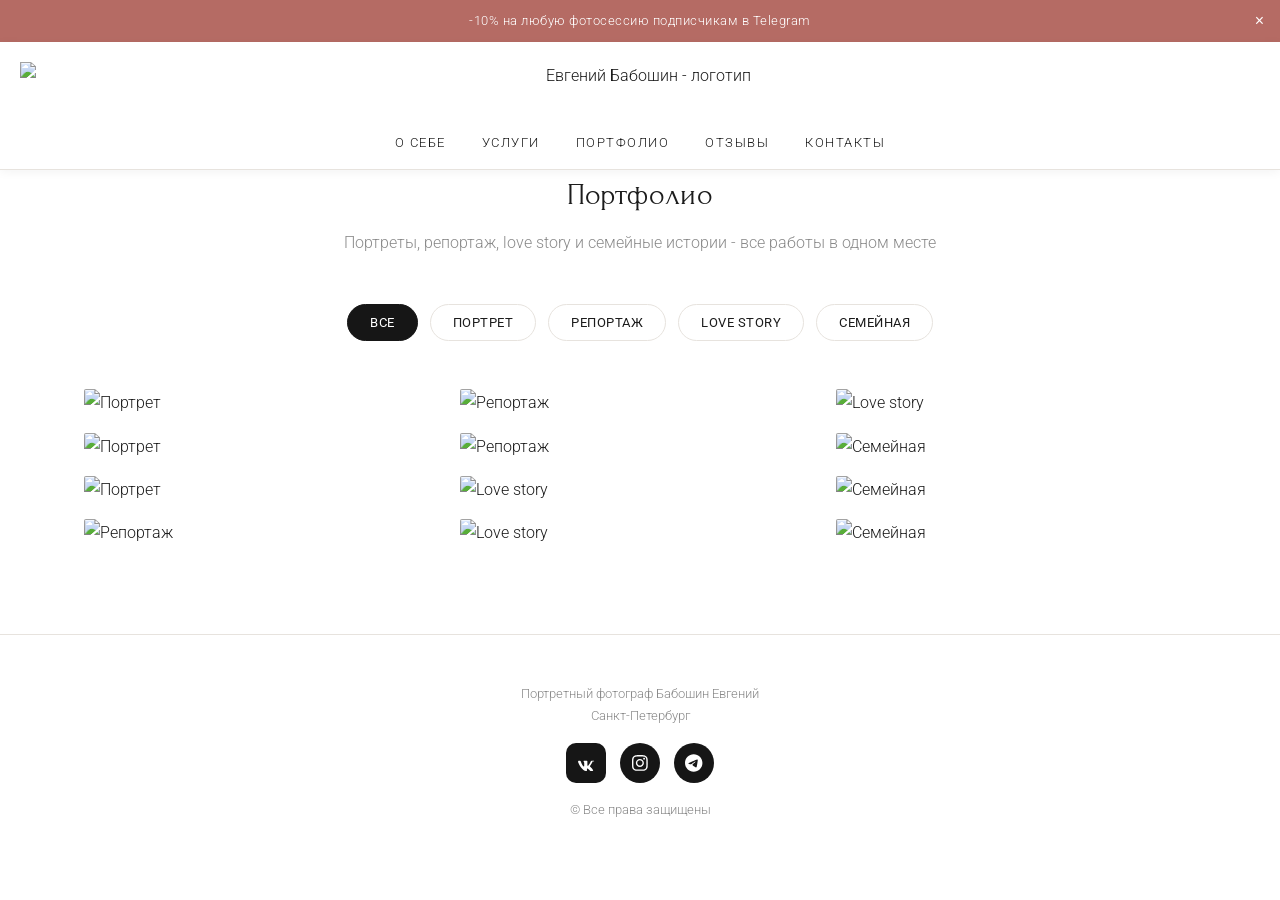
==== portfolio.html @ 4dbd5607 "Add files via upload" ====
<!DOCTYPE html>
<html lang="ru">
<head>
<meta charset="UTF-8">
<meta name="viewport" content="width=device-width, initial-scale=1.0">
<title>Портфолио - Евгений Бабошин, фотограф</title>
<meta name="description" content="Портфолио фотографа Евгения Бабошина: портретные, репортажные, семейные фотосессии и love story в Санкт-Петербурге.">
<link rel="icon" type="image/png" href="images/logo.png">
<meta property="og:type" content="website">
<meta property="og:title" content="Портфолио - Евгений Бабошин, фотограф">
<meta property="og:description" content="Портфолио: портреты, репортаж, love story и семейные съёмки.">
<meta property="og:image" content="images/logo.png">
<link rel="preconnect" href="https://fonts.googleapis.com">
<link href="https://fonts.googleapis.com/css2?family=Forum&family=Roboto:wght@300;400;500;700&display=swap" rel="stylesheet">
<link rel="stylesheet" href="style.css">
</head>
<body>

<div class="banner">
  <span>-10% на любую фотосессию подписчикам в Telegram</span>
  <button class="close" onclick="this.parentElement.style.display='none'">×</button>
</div>

<header>
  <div class="logo"><img class="logo-img" src="images/logo.png" alt="Евгений Бабошин - логотип"></div>
  <nav>
    <ul>
      <li><a href="index.html#about">О себе</a></li>
      <li><a href="index.html#services">Услуги</a></li>
      <li><a href="portfolio.html">Портфолио</a></li>
      <li><a href="index.html#reviews">Отзывы</a></li>
      <li><a href="index.html#contacts">Контакты</a></li>
    </ul>
  </nav>
</header>

<div class="gallery-head reveal">
  <h1>Портфолио</h1>
  <p>Портреты, репортаж, love story и семейные истории - все работы в одном месте</p>
</div>

<div class="filters">
  <button class="active" data-filter="all">Все</button>
  <button data-filter="portrait">Портрет</button>
  <button data-filter="reportage">Репортаж</button>
  <button data-filter="lovestory">Love story</button>
  <button data-filter="family">Семейная</button>
</div>

<div class="grid" id="grid">
  <img class="reveal" src="images/portrait-1.jpg" data-category="portrait" alt="Портрет">
  <img class="reveal" src="images/portrait-2.jpg" data-category="portrait" alt="Портрет">
  <img class="reveal" src="images/portrait-3.jpg" data-category="portrait" alt="Портрет">
  <img class="reveal" src="images/reportage-1.jpg" data-category="reportage" alt="Репортаж">
  <img class="reveal" src="images/reportage-2.jpg" data-category="reportage" alt="Репортаж">
  <img class="reveal" src="images/reportage-3.jpg" data-category="reportage" alt="Репортаж">
  <img class="reveal" src="images/lovestory-1.jpg" data-category="lovestory" alt="Love story">
  <img class="reveal" src="images/lovestory-2.jpg" data-category="lovestory" alt="Love story">
  <img class="reveal" src="images/lovestory-3.jpg" data-category="lovestory" alt="Love story">
  <img class="reveal" src="images/family-1.jpg" data-category="family" alt="Семейная">
  <img class="reveal" src="images/family-2.jpg" data-category="family" alt="Семейная">
  <img class="reveal" src="images/family-3.jpg" data-category="family" alt="Семейная">
</div>

<div class="lightbox-overlay" id="lightbox-overlay">
  <button class="lightbox-close" id="lightbox-close" aria-label="Закрыть">×</button>
  <button class="lightbox-nav lightbox-prev" id="lightbox-prev" aria-label="Предыдущее фото">‹</button>
  <img id="lightbox-img" src="" alt="">
  <button class="lightbox-nav lightbox-next" id="lightbox-next" aria-label="Следующее фото">›</button>
</div>

<footer id="contacts">
  <p>Портретный фотограф Бабошин Евгений</p>
  <p>Санкт-Петербург</p>
  <div class="socials">
    <a href="https://vk.com/baboshin_pho" class="vk" aria-label="VK"><svg viewBox="0 0 576 512"><path d="M545.75 208.87c3.85-12.6 0-21.87-17.9-21.87h-59.21c-15 0-21.94 7.94-25.79 16.69 0 0-30.28 73.85-73.13 121.79-13.88 13.86-20.19 18.28-27.79 18.28-3.85 0-9.45-4.42-9.45-17V208.87c0-15.16-4.36-21.87-16.9-21.87h-93.06c-9.45 0-15.15 7-15.15 13.55 0 14.38 21.53 17.76 23.75 58.44v88.19c0 19.24-3.47 22.74-11.07 22.74-20.19 0-69.31-74.16-98.4-159-5.72-16.6-11.51-23.32-26.61-23.32H55.13c-16.9 0-20.31 7.94-20.31 16.69 0 15.94 20.13 94.42 93.7 198.05C177.42 464 233.09 512 283.86 512c30.65 0 34.42-6.92 34.42-18.83v-43.36c0-13.76 2.89-16.44 12.58-16.44 7.14 0 19.4 3.57 47.98 31.25 32.66 32.79 38.06 47.87 56.61 47.87h59.19c16.9 0 25.35-8.6 20.34-24.52-11.87-36.66-92.63-113.85-96.24-118.6-8.5-11.07-6.05-14.63 0-24.52.62-.98 76.05-107.71 84-146.24z"/></svg></a>
    <a href="https://www.instagram.com/jakekillmoon/" class="instagram" aria-label="Instagram"><svg viewBox="0 0 448 512"><path d="M224.1 141c-63.6 0-114.9 51.3-114.9 114.9s51.3 114.9 114.9 114.9S339 319.5 339 255.9 287.7 141 224.1 141zm0 189.6c-41.1 0-74.7-33.5-74.7-74.7s33.5-74.7 74.7-74.7 74.7 33.5 74.7 74.7-33.6 74.7-74.7 74.7zm146.4-194.3c0 14.9-12 26.8-26.8 26.8-14.9 0-26.8-12-26.8-26.8s12-26.8 26.8-26.8 26.8 12 26.8 26.8zm76.1 27.2c-1.7-35.9-9.9-67.7-36.2-93.9-26.2-26.2-58-34.4-93.9-36.2-37-2.1-147.9-2.1-184.9 0-35.8 1.7-67.6 9.9-93.9 36.1s-34.4 58-36.2 93.9c-2.1 37-2.1 147.9 0 184.9 1.7 35.9 9.9 67.7 36.2 93.9s58 34.4 93.9 36.2c37 2.1 147.9 2.1 184.9 0 35.9-1.7 67.7-9.9 93.9-36.2 26.2-26.2 34.4-58 36.2-93.9 2.1-37 2.1-147.8 0-184.8zM398.8 388c-7.8 19.6-22.9 34.7-42.6 42.6-29.5 11.7-99.5 9-132.1 9s-102.7 2.6-132.1-9c-19.6-7.8-34.7-22.9-42.6-42.6-11.7-29.5-9-99.5-9-132.1s-2.6-102.7 9-132.1c7.8-19.6 22.9-34.7 42.6-42.6 29.5-11.7 99.5-9 132.1-9s102.7-2.6 132.1 9c19.6 7.8 34.7 22.9 42.6 42.6 11.7 29.5 9 99.5 9 132.1s2.7 102.7-9 132.1z"/></svg></a>
    <a href="https://t.me/PhotographeBaboshin" class="telegram" aria-label="Telegram"><svg viewBox="0 0 496 512"><path d="M248,8C111.033,8,0,119.033,0,256S111.033,504,248,504,496,392.967,496,256,384.967,8,248,8ZM362.952,176.66c-3.732,39.215-19.881,134.378-28.1,178.3-3.476,18.584-10.322,24.816-16.948,25.425-14.4,1.326-25.338-9.517-39.287-18.661-21.827-14.308-34.158-23.215-55.346-37.177-24.485-16.135-8.612-25,5.342-39.5,3.652-3.793,67.107-61.51,68.335-66.746.153-.655.3-3.1-1.154-4.384s-3.59-.849-5.135-.5q-3.283.746-104.608,69.142-14.845,10.194-26.894,9.934c-8.855-.191-25.888-5.006-38.551-9.121-15.531-5.048-27.875-7.717-26.8-16.291q.84-6.7,18.45-13.7,108.446-47.248,144.628-62.3c68.872-28.647,83.183-33.623,92.511-33.79,2.052-.034,6.639.474,9.61,2.885a10.452,10.452,0,0,1,3.53,6.716A43.765,43.765,0,0,1,362.952,176.66Z"/></svg></a>
  </div>
  <p>© Все права защищены</p>
</footer>

<script src="script.js"></script>
</body>
</html>
---- style.css ----
:root {
  --bg: #ffffff;
  --bg-soft: #f5f2ee;
  --text: #1c1c1c;
  --muted: #8a8a8a;
  --accent: #b56b64;
  --border: #e7e3de;
}
* { box-sizing: border-box; margin: 0; padding: 0; }
body {
  font-family: 'Roboto', sans-serif;
  font-weight: 300;
  color: var(--text);
  background: var(--bg);
  line-height: 1.7;
  font-size: 16px;
  overflow-x: hidden;
}
h1, h2, h3, h4 { font-family: 'Forum', serif; font-weight: 400; letter-spacing: 0.3px; }
a { color: inherit; }
img { max-width: 100%; display: block; }
blockquote { border-left: 3px solid var(--accent); padding-left: 14px; margin: 12px 0; font-style: italic; color: #3a3a3a; }

.reveal { opacity: 0; transform: translateY(28px); transition: opacity 0.8s ease, transform 0.8s ease; }
.reveal.is-visible { opacity: 1; transform: translateY(0); }

.banner {
  background: var(--accent);
  color: #fff;
  text-align: center;
  font-size: 13px;
  letter-spacing: 0.5px;
  padding: 10px 44px;
  position: relative;
}
.banner .close {
  position: absolute;
  right: 16px;
  top: 50%;
  transform: translateY(-50%);
  background: none;
  border: none;
  color: #fff;
  font-size: 16px;
  cursor: pointer;
}

header { padding: 20px 20px 14px; text-align: center; border-bottom: 1px solid var(--border); position: sticky; top: 0; z-index: 50; background: var(--bg); box-shadow: 0 2px 10px rgba(0,0,0,0.05); }
.logo-img { height: 52px; margin: 0 auto; }
nav ul { list-style: none; display: flex; justify-content: center; gap: 36px; margin-top: 14px; flex-wrap: wrap; }
nav a { text-decoration: none; color: var(--text); font-size: 13px; letter-spacing: 1.5px; text-transform: uppercase; font-family: 'Roboto', sans-serif; }
nav a:hover { color: var(--accent); }

section { padding: 72px 24px; max-width: 1160px; margin: 0 auto; }

.about { display: flex; gap: 56px; align-items: center; }
.about img.portrait { flex: 0 0 42%; width: 42%; height: 480px; object-fit: cover; border-radius: 2px; filter: grayscale(10%); }
.about-text { flex: 1; }
.about-text h1 { font-size: 34px; margin-bottom: 20px; line-height: 1.3; }
.about-text p { margin-bottom: 16px; color: #3a3a3a; }
.about-text ul { list-style: none; margin: 20px 0; }
.about-text li { position: relative; padding-left: 18px; margin-bottom: 8px; color: #3a3a3a; }
.about-text li::before { content: "•"; position: absolute; left: 0; color: var(--accent); }
.cta-line { font-weight: 500; margin: 20px 0; }
.cta-button {
  display: inline-block;
  background: #161616;
  color: #fff;
  padding: 14px 36px;
  border-radius: 30px;
  text-decoration: none;
  font-size: 13px;
  letter-spacing: 1px;
  text-transform: uppercase;
  border: none;
  cursor: pointer;
  font-family: 'Roboto', sans-serif;
}
.socials { display: flex; gap: 14px; margin-top: 24px; }
.socials a {
  width: 40px; height: 40px;
  display: flex; align-items: center; justify-content: center;
  text-decoration: none;
}
.socials a svg { height: 18px; width: auto; display: block; }
.socials a.vk { background: #161616; border-radius: 10px; }
.socials a.vk svg { height: 16px; fill: #fff; }
.socials a.instagram { background: #161616; border-radius: 50%; }
.socials a.instagram svg { fill: #fff; }
.socials a.telegram { background: #161616; border-radius: 50%; }
.socials a.telegram svg { fill: #fff; }

.services .heading, .reviews .heading, .gallery-head { text-align: center; margin-bottom: 48px; }
.services .heading h2, .reviews .heading h2, .gallery-head h1 { font-size: 30px; margin-bottom: 8px; }
.services .heading p, .reviews .heading p, .gallery-head p { color: var(--muted); font-family: 'Roboto', sans-serif; }

.services-grid { display: grid; grid-template-columns: repeat(2, 1fr); gap: 48px 56px; }
.service-card { text-align: center; }
.service-card .service-photos { display: flex; gap: 8px; margin-bottom: 20px; }
.service-card .photo-frame { width: 50%; height: 300px; overflow: hidden; border-radius: 2px; display: block; }
.service-card .photo-frame img { width: 100%; height: 100%; object-fit: cover; display: block; transition: transform 0.4s ease; }
.service-card .photo-frame:hover img { transform: scale(1.08); }
.service-card h3 { font-size: 24px; margin-bottom: 14px; }
.service-card .includes-label { font-weight: 500; margin-bottom: 8px; }
.service-card .plain-list { list-style: none; margin: 0 0 14px; }
.service-card .plain-list li { font-size: 14px; color: #3a3a3a; margin-bottom: 6px; }
.service-card .price { font-size: 20px; font-weight: 600; font-family: 'Roboto', sans-serif; margin: 14px 0; }
.service-card .note { font-size: 12px; color: var(--muted); margin-bottom: 14px; }

.portfolio-cta { text-align: center; background: var(--bg-soft); border-radius: 4px; padding: 64px 24px; }
.portfolio-cta h2 { font-size: 28px; margin-bottom: 12px; }
.portfolio-cta p { color: var(--muted); margin-bottom: 24px; }

.review-row { display: grid; grid-template-columns: repeat(3, 1fr); gap: 32px; margin-bottom: 40px; }
.review { text-align: center; }
.review img.avatar { width: 88px; height: 88px; border-radius: 50%; object-fit: cover; margin: 0 auto 16px; }
.review blockquote { text-align: left; font-size: 14px; max-width: 280px; margin: 0 auto; }
.review .name { margin-top: 10px; font-weight: 500; font-size: 14px; }

.review-form { max-width: 640px; margin: 56px auto 0; background: var(--bg-soft); border-radius: 8px; padding: 40px; }
.review-form h3 { text-align: left; font-size: 28px; margin-bottom: 24px; }
.form-grid { display: flex; gap: 32px; align-items: flex-start; flex-wrap: wrap; }
.review-form .fields { flex: 1; min-width: 220px; display: flex; flex-direction: column; gap: 20px; }
.review-form input, .review-form textarea {
  border: none; border-bottom: 1px solid var(--border); background: transparent;
  padding: 8px 0; font-family: 'Roboto', sans-serif; font-size: 15px; width: 100%;
}
.review-form textarea { resize: vertical; min-height: 70px; }
.photo-picker {
  width: 120px; height: 120px; border-radius: 50%; background: #eee;
  display: flex; flex-direction: column; align-items: center; justify-content: center;
  color: var(--muted); font-size: 12px; gap: 8px; cursor: pointer; text-align: center;
}
.review-form button[type="submit"] { margin-top: 24px; }

.review-cta { text-align: center; margin-bottom: 8px; display: flex; flex-direction: column; align-items: center; width: 100%; }
.review-cta p { margin-bottom: 16px; color: var(--muted); }
.review-form.hidden { display: none; }

.contact-modal-overlay { display: none; position: fixed; inset: 0; background: rgba(0,0,0,0.5); align-items: center; justify-content: center; z-index: 999; padding: 20px; }
.contact-modal-overlay.open { display: flex; }
.contact-modal { background: #fff; border-radius: 8px; padding: 40px 32px; max-width: 360px; width: 100%; text-align: center; position: relative; }
.contact-modal-close { position: absolute; top: 14px; right: 18px; background: none; border: none; font-size: 20px; cursor: pointer; color: var(--muted); }
.contact-modal h3 { font-size: 26px; margin-bottom: 12px; }
.contact-modal p { color: #3a3a3a; margin-bottom: 24px; }
.contact-modal .socials { justify-content: center; margin-top: 0; }

.lightbox-overlay { display: none; position: fixed; inset: 0; background: rgba(0,0,0,0.9); align-items: center; justify-content: center; z-index: 999; padding: 20px; }
.lightbox-overlay.open { display: flex; }
.lightbox-overlay img { max-width: 90vw; max-height: 90vh; border-radius: 2px; }
.lightbox-close { position: fixed; top: 20px; right: 28px; background: none; border: none; color: #fff; font-size: 32px; line-height: 1; cursor: pointer; }
.lightbox-nav { position: fixed; top: 50%; transform: translateY(-50%); background: rgba(255,255,255,0.12); border: none; color: #fff; font-size: 28px; line-height: 1; width: 52px; height: 52px; border-radius: 50%; cursor: pointer; display: flex; align-items: center; justify-content: center; }
.lightbox-nav:hover { background: rgba(255,255,255,0.25); }
.lightbox-prev { left: 16px; }
.lightbox-next { right: 16px; }

footer { text-align: center; padding: 48px 24px; border-top: 1px solid var(--border); color: var(--muted); font-size: 13px; }
footer .socials { justify-content: center; margin: 16px 0; }

.filters { display: flex; justify-content: center; gap: 12px; flex-wrap: wrap; padding: 0 24px 48px; }
.filters button {
  background: none; border: 1px solid var(--border);
  padding: 10px 22px; border-radius: 30px;
  font-family: 'Roboto', sans-serif; font-size: 13px;
  letter-spacing: 0.5px; text-transform: uppercase;
  cursor: pointer; color: var(--text);
}
.filters button.active { background: #161616; color: #fff; border-color: #161616; }
.grid { columns: 3 220px; column-gap: 16px; padding: 0 24px 72px; max-width: 1160px; margin: 0 auto; }
.grid img { width: 100%; height: auto; border-radius: 2px; margin-bottom: 16px; display: block; break-inside: avoid; cursor: zoom-in; transition: transform 0.35s ease, box-shadow 0.35s ease; }
.grid img:hover { transform: scale(1.03); box-shadow: 0 10px 26px rgba(0,0,0,0.18); }
.grid .hidden { display: none; }

@media (max-width: 900px) {
  .about, .service-photos { flex-direction: column; align-items: center; }
  .about img.portrait { width: 100%; }
  .service-card .photo-frame { width: 100%; max-width: 320px; height: 240px; margin: 0 auto; }
  .services-grid { grid-template-columns: 1fr; }
  .review-row { grid-template-columns: 1fr; }
  .review blockquote { max-width: 100%; }
  .grid { columns: 2 200px; }
}
@media (max-width: 560px) {
  .grid { columns: 1; }
  nav ul { gap: 16px; }
  .form-grid { flex-direction: column; align-items: center; }
  .lightbox-nav { width: 40px; height: 40px; font-size: 22px; }
  .lightbox-prev { left: 6px; }
  .lightbox-next { right: 6px; }
}
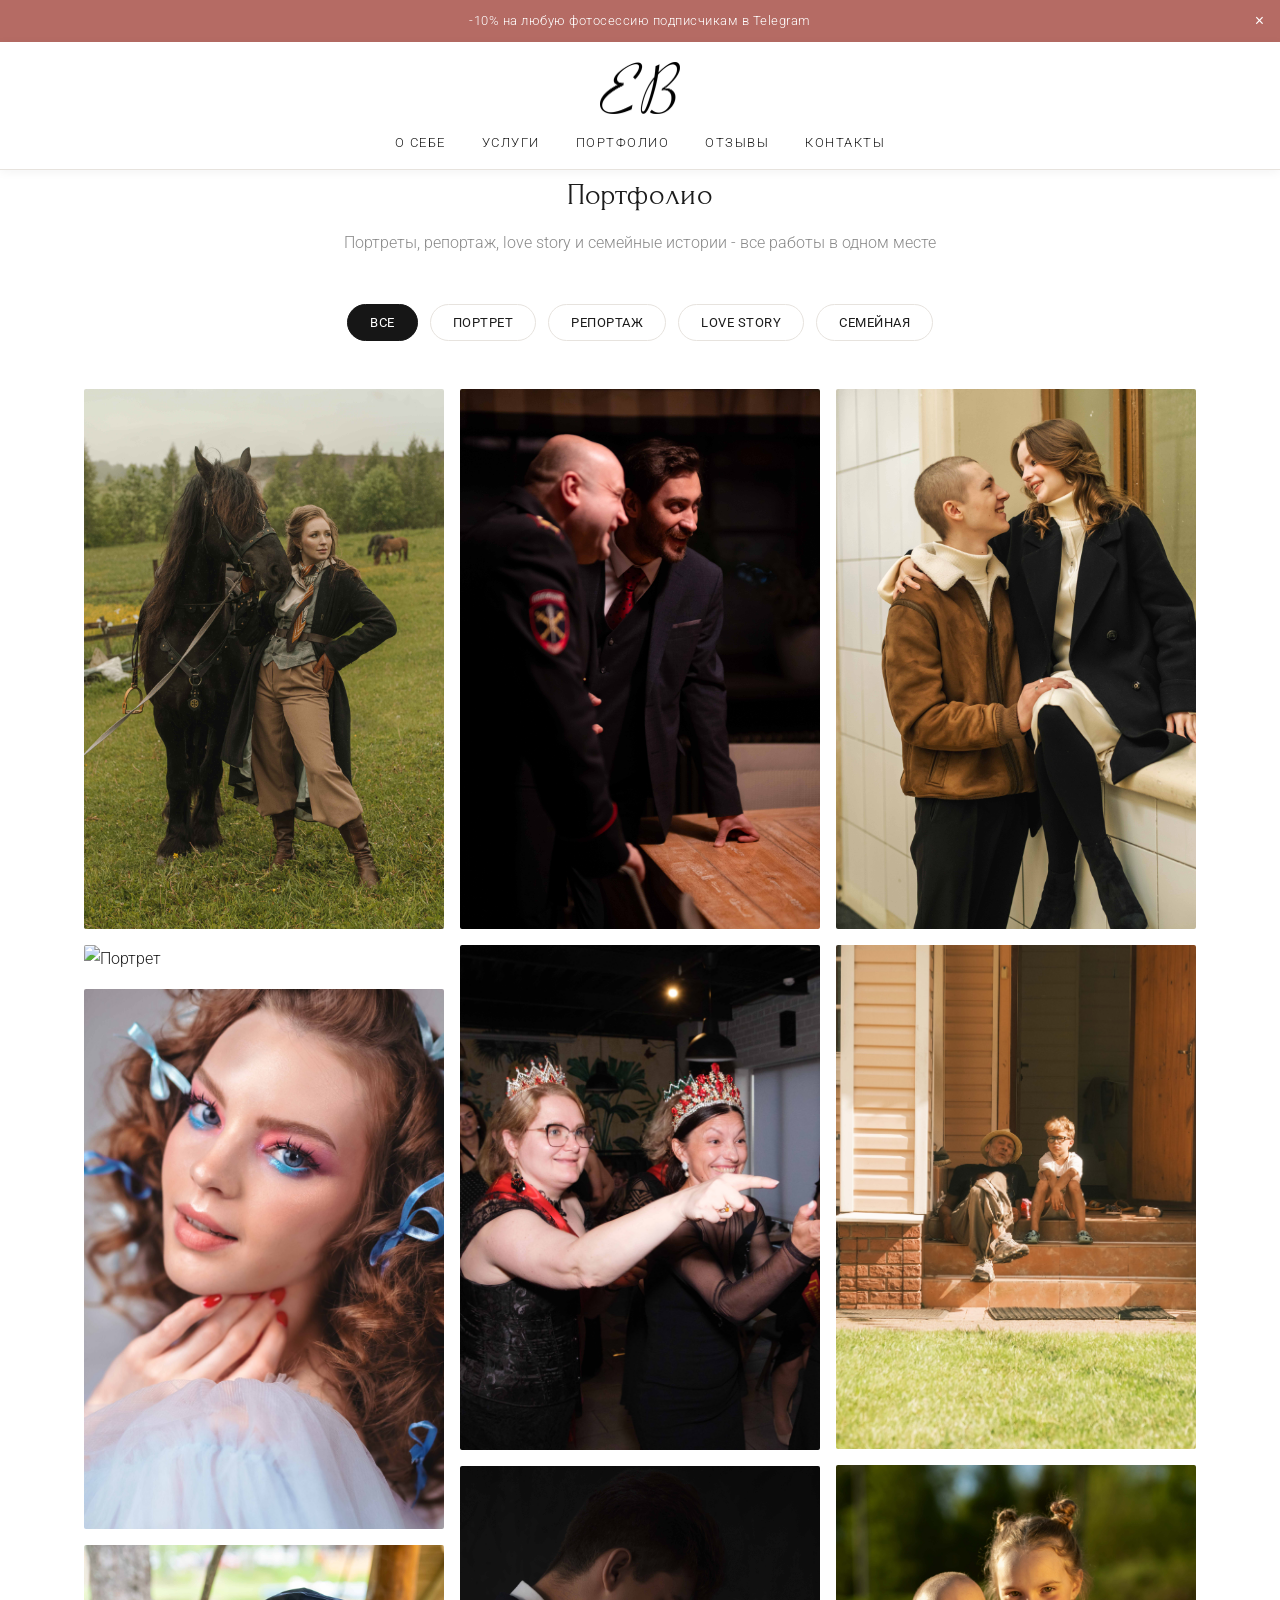
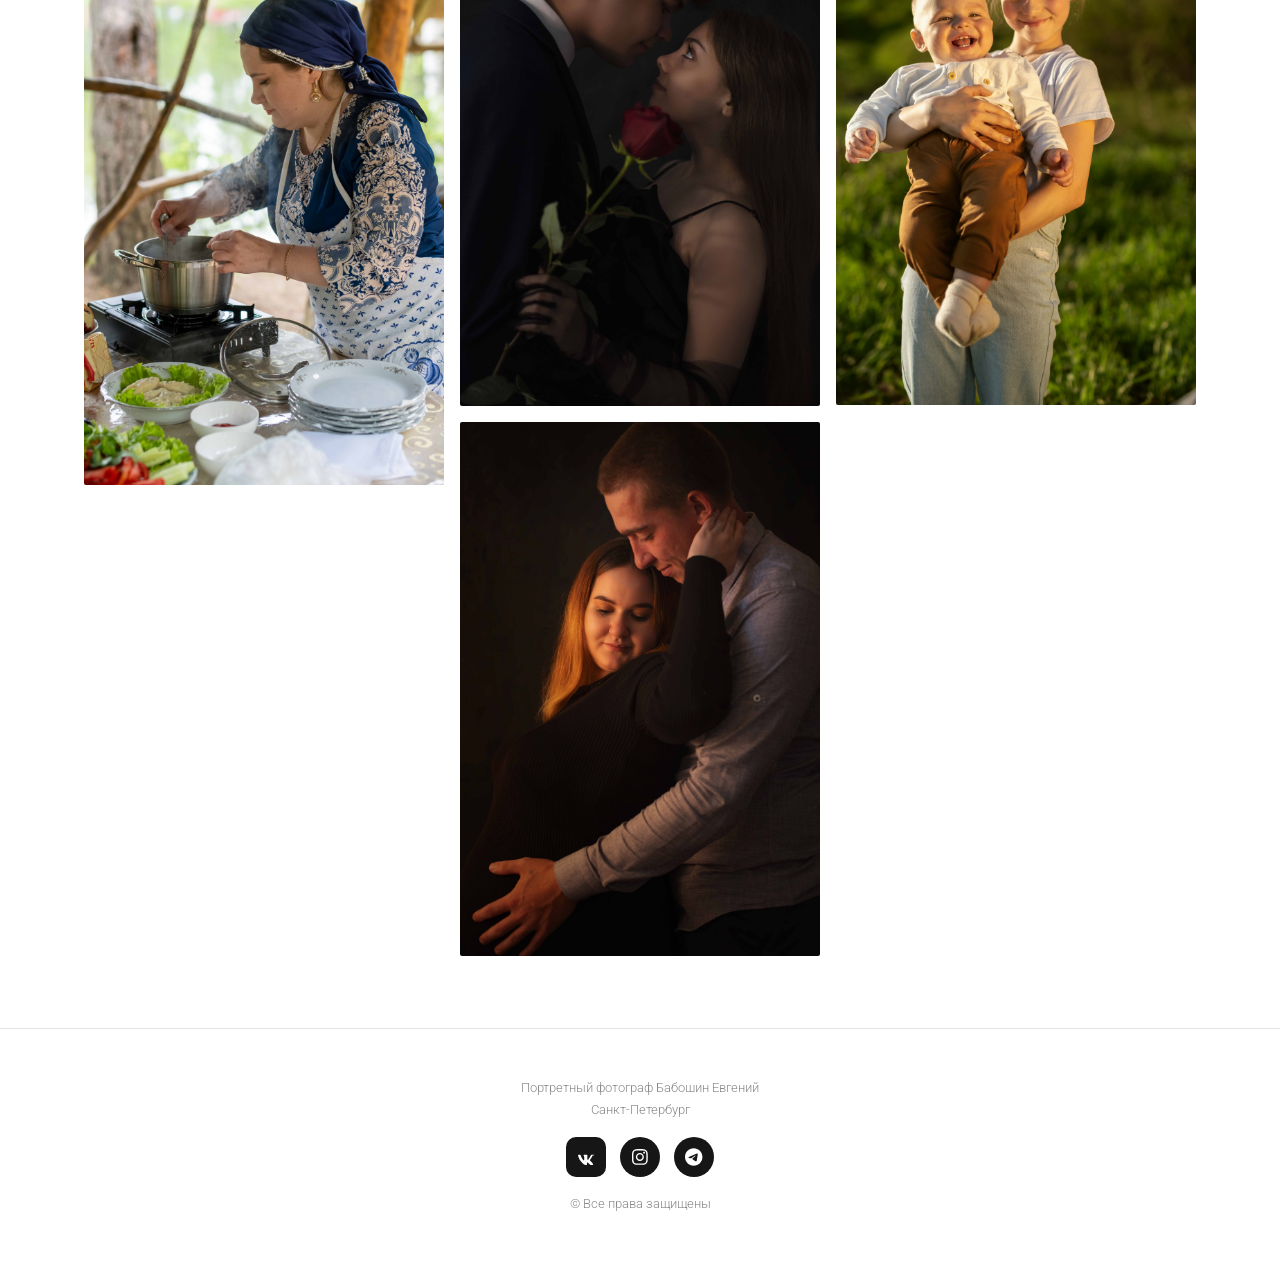
==== commit 1b246e1b: "Integrate Yandex.Metrika for tracking Added Yandex.Metrika counter script for analytics." ====
--- a/portfolio.html
+++ b/portfolio.html
@@ -13,6 +13,19 @@
 <link rel="preconnect" href="https://fonts.googleapis.com">
 <link href="https://fonts.googleapis.com/css2?family=Forum&family=Roboto:wght@300;400;500;700&display=swap" rel="stylesheet">
 <link rel="stylesheet" href="style.css">
+  <!-- Yandex.Metrika counter -->
+<script type="text/javascript">
+    (function(m,e,t,r,i,k,a){
+        m[i]=m[i]||function(){(m[i].a=m[i].a||[]).push(arguments)};
+        m[i].l=1*new Date();
+        for (var j = 0; j < document.scripts.length; j++) {if (document.scripts[j].src === r) { return; }}
+        k=e.createElement(t),a=e.getElementsByTagName(t)[0],k.async=1,k.src=r,a.parentNode.insertBefore(k,a)
+    })(window, document,'script','https://mc.yandex.ru/metrika/tag.js?id=110627310', 'ym');
+
+    ym(110627310, 'init', {ssr:true, webvisor:true, clickmap:true, ecommerce:"dataLayer", referrer: document.referrer, url: location.href, accurateTrackBounce:true, trackLinks:true});
+</script>
+<noscript><div><img src="https://mc.yandex.ru/watch/110627310" style="position:absolute; left:-9999px;" alt="" /></div></noscript>
+<!-- /Yandex.Metrika counter -->
 </head>
 <body>
 
@@ -82,4 +95,4 @@
 
 <script src="script.js"></script>
 </body>
-</html>+</html>
--- a/style.css
+++ b/style.css
@@ -14,7 +14,7 @@
   background: var(--bg);
   line-height: 1.7;
   font-size: 16px;
-  overflow-x: hidden;
+  overflow-x: clip;
 }
 h1, h2, h3, h4 { font-family: 'Forum', serif; font-weight: 400; letter-spacing: 0.3px; }
 a { color: inherit; }
@@ -126,11 +126,6 @@
   padding: 8px 0; font-family: 'Roboto', sans-serif; font-size: 15px; width: 100%;
 }
 .review-form textarea { resize: vertical; min-height: 70px; }
-.photo-picker {
-  width: 120px; height: 120px; border-radius: 50%; background: #eee;
-  display: flex; flex-direction: column; align-items: center; justify-content: center;
-  color: var(--muted); font-size: 12px; gap: 8px; cursor: pointer; text-align: center;
-}
 .review-form button[type="submit"] { margin-top: 24px; }
 
 .review-cta { text-align: center; margin-bottom: 8px; display: flex; flex-direction: column; align-items: center; width: 100%; }
@@ -187,4 +182,4 @@
   .lightbox-nav { width: 40px; height: 40px; font-size: 22px; }
   .lightbox-prev { left: 6px; }
   .lightbox-next { right: 6px; }
-}+}
